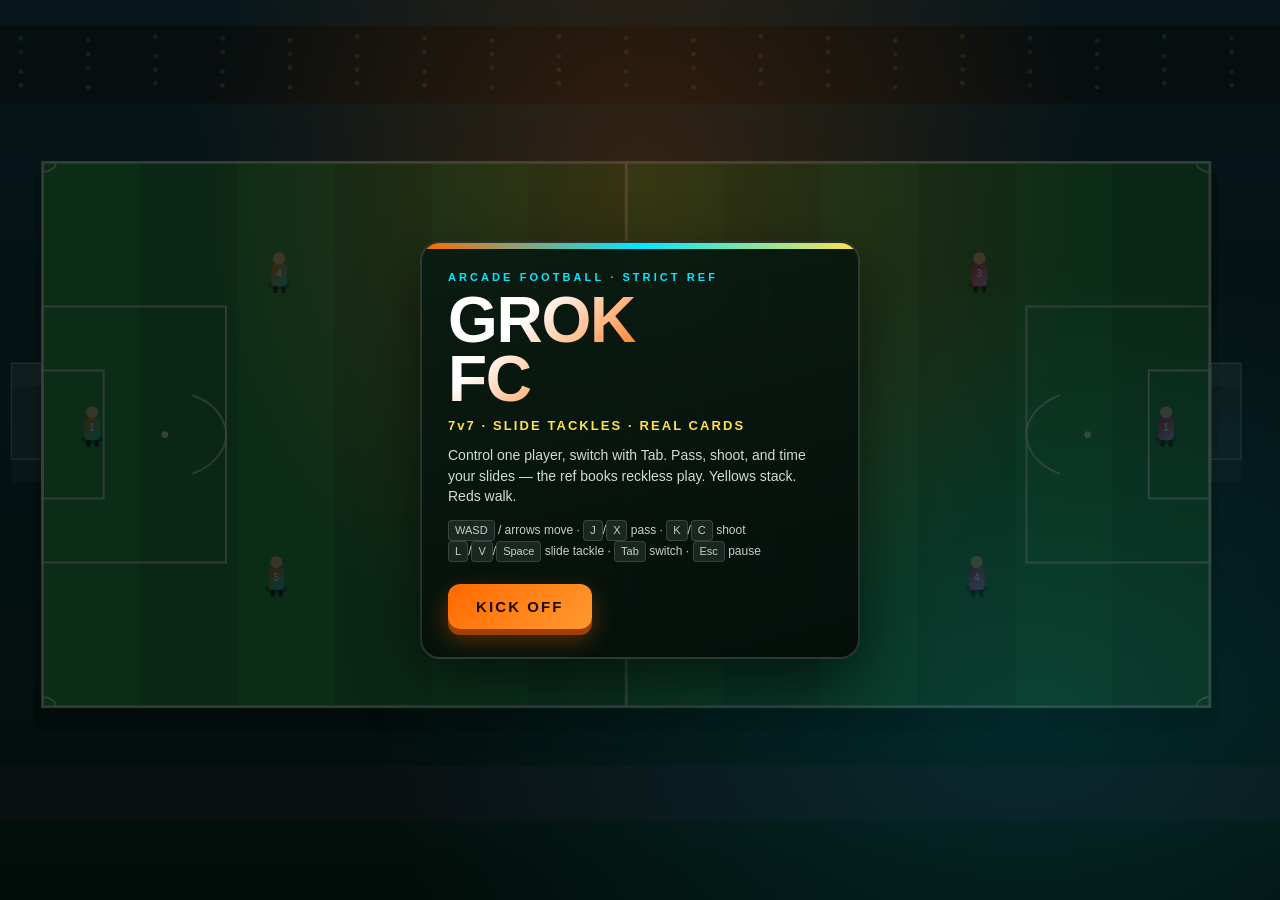
==== index.html @ c44c6ee8 "Add Grok FC soccer with slide tackles and strict referee" ====
<!DOCTYPE html>
<html lang="en">
<head>
  <meta charset="UTF-8" />
  <meta name="viewport" content="width=device-width, initial-scale=1, maximum-scale=1, user-scalable=no, viewport-fit=cover" />
  <meta name="apple-mobile-web-app-capable" content="yes" />
  <meta name="mobile-web-app-capable" content="yes" />
  <meta name="apple-mobile-web-app-status-bar-style" content="black-translucent" />
  <meta name="theme-color" content="#0a1f14" />
  <title>GROK FC</title>
  <link rel="stylesheet" href="style.css" />
  <link rel="icon" href="data:image/svg+xml,%3Csvg xmlns='http://www.w3.org/2000/svg' viewBox='0 0 64 64'%3E%3Crect width='64' height='64' rx='12' fill='%230a1f14'/%3E%3Ccircle cx='32' cy='32' r='18' fill='%23ff6a00'/%3E%3Ccircle cx='32' cy='32' r='10' fill='%2300e8ff'/%3E%3Ccircle cx='32' cy='32' r='4' fill='%23fff'/%3E%3C/svg%3E" />
</head>
<body>
  <canvas id="game"></canvas>

  <div id="hud" class="hidden">
    <div id="scoreboard">
      <div class="team home">
        <span class="kit"></span>
        <span class="name">GROK</span>
        <span id="score-home" class="score">0</span>
      </div>
      <div class="clock-wrap">
        <div id="clock">00:00</div>
        <div id="half-label">1ST</div>
      </div>
      <div class="team away">
        <span id="score-away" class="score">0</span>
        <span class="name">RIVAL</span>
        <span class="kit"></span>
      </div>
    </div>
    <div id="call-banner"></div>
    <div id="card-log"></div>
    <div id="player-info">
      <span id="ctrl-name">FW 9</span>
      <div id="stam-bar"><div id="stam-fill"></div></div>
    </div>
  </div>

  <div id="card-flash" class="hidden">
    <div id="card-flash-inner">
      <div id="card-color"></div>
      <div id="card-text">YELLOW CARD</div>
      <div id="card-player"></div>
    </div>
  </div>

  <div id="touch-ui" class="hidden" aria-hidden="true">
    <div id="stick-pad"><div id="stick"></div></div>
    <div id="action-btns">
      <button type="button" id="btn-pass">PASS</button>
      <button type="button" id="btn-shoot">SHOOT</button>
      <button type="button" id="btn-tackle">SLIDE</button>
      <button type="button" id="btn-switch">SWAP</button>
    </div>
  </div>

  <div id="overlay" class="show">
    <div class="card" id="title-card">
      <div class="stripe"></div>
      <p class="kicker">ARCADE FOOTBALL · STRICT REF</p>
      <h1>GROK<br>FC</h1>
      <p class="tag">7v7 · SLIDE TACKLES · REAL CARDS</p>
      <p class="blurb">Control one player, switch with Tab. Pass, shoot, and time your slides — the ref books reckless play. Yellows stack. Reds walk.</p>
      <ul class="controls">
        <li><kbd>WASD</kbd> / arrows move · <kbd>J</kbd>/<kbd>X</kbd> pass · <kbd>K</kbd>/<kbd>C</kbd> shoot</li>
        <li><kbd>L</kbd>/<kbd>V</kbd>/<kbd>Space</kbd> slide tackle · <kbd>Tab</kbd> switch · <kbd>Esc</kbd> pause</li>
        <li class="touch-note">Stick + PASS / SHOOT / SLIDE / SWAP</li>
      </ul>
      <button id="play-btn" type="button" class="btn primary">KICK OFF</button>
    </div>

    <div class="card hidden" id="pause-card">
      <p class="kicker">PAUSED</p>
      <h2>TIME OUT</h2>
      <button id="resume-btn" type="button" class="btn primary">RESUME</button>
      <button id="pause-quit-btn" type="button" class="btn ghost">TITLE</button>
    </div>

    <div class="card hidden" id="half-card">
      <p class="kicker">HALF TIME</p>
      <h2 id="half-score">0 – 0</h2>
      <p class="result" id="half-msg">Teams switch ends. Ref still watching.</p>
      <button id="second-half-btn" type="button" class="btn primary">2ND HALF</button>
    </div>

    <div class="card hidden" id="full-card">
      <p class="kicker">FULL TIME</p>
      <h2 id="full-score">0 – 0</h2>
      <p class="result" id="full-msg">Match complete.</p>
      <div class="stats" id="full-stats"></div>
      <button id="retry-btn" type="button" class="btn primary">REMATCH</button>
      <button id="full-menu-btn" type="button" class="btn ghost">TITLE</button>
    </div>
  </div>

  <div id="countdown"></div>

  <script src="game.js"></script>
</body>
</html>
---- style.css ----
:root {
  --ink: #07140e;
  --grass: #1a7a3c;
  --orange: #ff6a00;
  --cyan: #00e8ff;
  --gold: #ffe14a;
  --paper: #f4fff8;
  --away: #c41e6a;
  --away2: #2a1a4a;
  --panel: rgba(8, 22, 14, 0.92);
  --shadow: #031008;
}

* { box-sizing: border-box; margin: 0; padding: 0; }

html, body {
  width: 100%;
  height: 100%;
  overflow: hidden;
  background: #04120a;
  font-family: Trebuchet MS, Segoe UI, Arial Black, sans-serif;
  color: var(--paper);
  touch-action: none;
  user-select: none;
  -webkit-user-select: none;
  -webkit-tap-highlight-color: transparent;
}

canvas#game {
  display: block;
  width: 100%;
  height: 100%;
  cursor: crosshair;
}

.hidden { display: none !important; }

#hud {
  position: absolute;
  inset: 0;
  pointer-events: none;
  z-index: 5;
}

#scoreboard {
  position: absolute;
  top: calc(10px + env(safe-area-inset-top));
  left: 50%;
  transform: translateX(-50%);
  display: flex;
  align-items: stretch;
  gap: 0;
  background: linear-gradient(180deg, rgba(6,20,12,.94), rgba(4,14,8,.88));
  border: 2px solid rgba(255,255,255,.12);
  border-radius: 14px;
  overflow: hidden;
  box-shadow: 0 8px 28px rgba(0,0,0,.45), inset 0 1px 0 rgba(255,255,255,.08);
  min-width: min(92vw, 420px);
}

#scoreboard .team {
  display: flex;
  align-items: center;
  gap: 8px;
  padding: 8px 14px;
  flex: 1;
}

#scoreboard .team.home { justify-content: flex-start; }
#scoreboard .team.away { justify-content: flex-end; }

#scoreboard .kit {
  width: 14px;
  height: 14px;
  border-radius: 4px;
  box-shadow: 0 0 0 2px rgba(255,255,255,.2);
}
#scoreboard .home .kit {
  background: linear-gradient(135deg, var(--orange), var(--cyan));
}
#scoreboard .away .kit {
  background: linear-gradient(135deg, var(--away), #5a2a8a);
}

#scoreboard .name {
  font-size: 12px;
  letter-spacing: 0.18em;
  font-weight: 800;
  opacity: .85;
}

#scoreboard .score {
  font-size: 28px;
  font-weight: 900;
  line-height: 1;
  text-shadow: 0 2px 0 var(--shadow);
}

.clock-wrap {
  padding: 6px 16px;
  background: rgba(0,0,0,.35);
  border-left: 1px solid rgba(255,255,255,.08);
  border-right: 1px solid rgba(255,255,255,.08);
  text-align: center;
  min-width: 88px;
}

#clock {
  font-size: 20px;
  font-weight: 900;
  letter-spacing: 0.06em;
  color: var(--gold);
}

#half-label {
  font-size: 10px;
  letter-spacing: 0.2em;
  opacity: .7;
  font-weight: 800;
}

#call-banner {
  position: absolute;
  top: calc(68px + env(safe-area-inset-top));
  left: 50%;
  transform: translateX(-50%);
  max-width: min(90vw, 480px);
  text-align: center;
  font-size: 14px;
  font-weight: 800;
  letter-spacing: 0.06em;
  text-shadow: 0 2px 8px #000, 0 0 12px rgba(0,0,0,.6);
  min-height: 1.2em;
  color: #fff;
  transition: opacity .2s;
}

#card-log {
  position: absolute;
  top: calc(10px + env(safe-area-inset-top));
  right: calc(12px + env(safe-area-inset-right));
  width: min(160px, 38vw);
  max-height: 140px;
  overflow: hidden;
  font-size: 11px;
  line-height: 1.35;
  text-align: right;
  text-shadow: 0 1px 4px #000;
}

#card-log .entry {
  opacity: .9;
  margin-bottom: 3px;
  padding: 2px 6px;
  border-radius: 4px;
  background: rgba(0,0,0,.35);
  display: inline-block;
  max-width: 100%;
}

#card-log .y { color: var(--gold); }
#card-log .r { color: #ff4d5a; font-weight: 800; }

#player-info {
  position: absolute;
  bottom: calc(16px + env(safe-area-inset-bottom));
  left: calc(16px + env(safe-area-inset-left));
  background: var(--panel);
  border: 1px solid rgba(255,255,255,.12);
  border-radius: 10px;
  padding: 8px 12px;
  min-width: 120px;
}

#ctrl-name {
  font-size: 13px;
  font-weight: 800;
  letter-spacing: 0.08em;
}

#stam-bar {
  margin-top: 6px;
  height: 6px;
  background: rgba(255,255,255,.12);
  border-radius: 4px;
  overflow: hidden;
}

#stam-fill {
  height: 100%;
  width: 100%;
  background: linear-gradient(90deg, var(--orange), var(--cyan));
  border-radius: 4px;
  transition: width .15s linear;
}

/* Card flash */
#card-flash {
  position: absolute;
  inset: 0;
  z-index: 20;
  display: flex;
  align-items: center;
  justify-content: center;
  pointer-events: none;
  background: rgba(0,0,0,.35);
}

#card-flash-inner {
  text-align: center;
  animation: cardPop .55s ease-out;
}

#card-color {
  width: 72px;
  height: 96px;
  margin: 0 auto 12px;
  border-radius: 6px;
  box-shadow: 0 12px 40px rgba(0,0,0,.5);
}

#card-color.yellow { background: linear-gradient(160deg, #ffe14a, #e8b800); }
#card-color.red { background: linear-gradient(160deg, #ff4d5a, #b01020); }

#card-text {
  font-size: 28px;
  font-weight: 900;
  letter-spacing: 0.12em;
  text-shadow: 0 3px 0 #000;
}

#card-player {
  margin-top: 6px;
  font-size: 14px;
  opacity: .9;
  letter-spacing: 0.08em;
}

@keyframes cardPop {
  0% { transform: scale(.4) rotate(-8deg); opacity: 0; }
  60% { transform: scale(1.08) rotate(2deg); opacity: 1; }
  100% { transform: scale(1) rotate(0); }
}

/* Touch */
#touch-ui {
  position: absolute;
  inset: 0;
  z-index: 8;
  pointer-events: none;
}

#stick-pad {
  position: absolute;
  left: calc(20px + env(safe-area-inset-left));
  bottom: calc(24px + env(safe-area-inset-bottom));
  width: 120px;
  height: 120px;
  border-radius: 50%;
  background: rgba(0,0,0,.28);
  border: 2px solid rgba(255,255,255,.18);
  pointer-events: auto;
}

#stick {
  position: absolute;
  left: 50%;
  top: 50%;
  width: 52px;
  height: 52px;
  margin: -26px 0 0 -26px;
  border-radius: 50%;
  background: radial-gradient(circle at 35% 30%, #fff, #c8d8d0 55%, #6a8070);
  box-shadow: 0 4px 12px rgba(0,0,0,.4);
  pointer-events: none;
}

#action-btns {
  position: absolute;
  right: calc(14px + env(safe-area-inset-right));
  bottom: calc(20px + env(safe-area-inset-bottom));
  display: grid;
  grid-template-columns: 1fr 1fr;
  gap: 10px;
  pointer-events: auto;
}

#action-btns button {
  width: 72px;
  height: 72px;
  border-radius: 50%;
  border: 2px solid rgba(255,255,255,.25);
  font-weight: 900;
  font-size: 11px;
  letter-spacing: 0.06em;
  color: #fff;
  text-shadow: 0 1px 2px #000;
  pointer-events: auto;
  -webkit-appearance: none;
  appearance: none;
}

#btn-pass { background: radial-gradient(circle at 35% 30%, #5ad8ff, #0088aa); }
#btn-shoot { background: radial-gradient(circle at 35% 30%, #ff9a40, #d04000); }
#btn-tackle { background: radial-gradient(circle at 35% 30%, #ffe14a, #c09000); color: #1a1000; text-shadow: none; }
#btn-switch { background: radial-gradient(circle at 35% 30%, #b0b8c0, #505860); width: 56px; height: 56px; justify-self: center; }

#action-btns button:active { transform: scale(.94); filter: brightness(1.1); }

/* Overlay */
#overlay {
  position: absolute;
  inset: 0;
  z-index: 30;
  display: none;
  align-items: center;
  justify-content: center;
  background:
    radial-gradient(ellipse at 50% 20%, rgba(255,106,0,.18), transparent 50%),
    radial-gradient(ellipse at 80% 80%, rgba(0,232,255,.12), transparent 45%),
    rgba(2, 12, 8, .78);
  padding: 20px;
}

#overlay.show { display: flex; }

#overlay .card {
  position: relative;
  width: min(440px, 94vw);
  background: linear-gradient(165deg, rgba(10,28,18,.96), rgba(4,14,10,.98));
  border: 2px solid rgba(255,255,255,.14);
  border-radius: 20px;
  padding: 28px 26px 24px;
  box-shadow: 0 24px 60px rgba(0,0,0,.55);
  overflow: hidden;
}

#overlay .stripe {
  position: absolute;
  top: 0; left: 0; right: 0;
  height: 6px;
  background: linear-gradient(90deg, var(--orange), var(--cyan), var(--gold));
}

.kicker {
  font-size: 11px;
  letter-spacing: 0.28em;
  color: var(--cyan);
  font-weight: 800;
  margin-bottom: 8px;
}

h1 {
  font-size: clamp(42px, 12vw, 64px);
  line-height: .92;
  font-weight: 900;
  letter-spacing: -0.02em;
  background: linear-gradient(135deg, #fff 20%, var(--orange) 55%, var(--cyan));
  -webkit-background-clip: text;
  background-clip: text;
  color: transparent;
  margin-bottom: 10px;
}

h2 {
  font-size: 36px;
  font-weight: 900;
  margin: 6px 0 10px;
}

.tag {
  font-size: 13px;
  letter-spacing: 0.16em;
  color: var(--gold);
  font-weight: 800;
  margin-bottom: 12px;
}

.blurb {
  font-size: 14px;
  line-height: 1.45;
  opacity: .85;
  margin-bottom: 14px;
}

.controls {
  list-style: none;
  font-size: 12px;
  line-height: 1.55;
  opacity: .8;
  margin-bottom: 18px;
}

.controls kbd {
  display: inline-block;
  padding: 1px 6px;
  border-radius: 4px;
  background: rgba(255,255,255,.1);
  border: 1px solid rgba(255,255,255,.18);
  font-size: 11px;
  font-family: inherit;
}

.touch-note { display: none; color: var(--cyan); }
@media (pointer: coarse) {
  .touch-note { display: list-item; }
}

.btn {
  display: inline-block;
  border: none;
  border-radius: 12px;
  padding: 14px 28px;
  font-size: 15px;
  font-weight: 900;
  letter-spacing: 0.14em;
  cursor: pointer;
  font-family: inherit;
  margin: 4px 6px 4px 0;
  transition: transform .12s, filter .12s;
}

.btn:active { transform: scale(.97); }
.btn.primary {
  background: linear-gradient(135deg, var(--orange), #ff9a30);
  color: #1a0a00;
  box-shadow: 0 6px 0 #a04000, 0 10px 24px rgba(255,106,0,.35);
}
.btn.ghost {
  background: transparent;
  color: #fff;
  border: 2px solid rgba(255,255,255,.25);
}

.result { opacity: .85; margin-bottom: 12px; }

.stats {
  display: grid;
  grid-template-columns: 1fr 1fr;
  gap: 8px;
  margin: 12px 0 16px;
  font-size: 13px;
}

.stats div {
  background: rgba(255,255,255,.06);
  border-radius: 8px;
  padding: 8px 10px;
}

.stats .label {
  display: block;
  font-size: 10px;
  letter-spacing: 0.16em;
  opacity: .65;
  margin-bottom: 2px;
}

#countdown {
  position: absolute;
  inset: 0;
  z-index: 25;
  display: flex;
  align-items: center;
  justify-content: center;
  font-size: 96px;
  font-weight: 900;
  pointer-events: none;
  text-shadow: 0 6px 0 #000, 0 0 40px rgba(255,106,0,.5);
  color: #fff;
  opacity: 0;
  transition: opacity .15s;
}

#countdown.show { opacity: 1; }

@media (max-width: 600px) {
  #card-log { display: none; }
  #player-info { bottom: calc(150px + env(safe-area-inset-bottom)); }
}
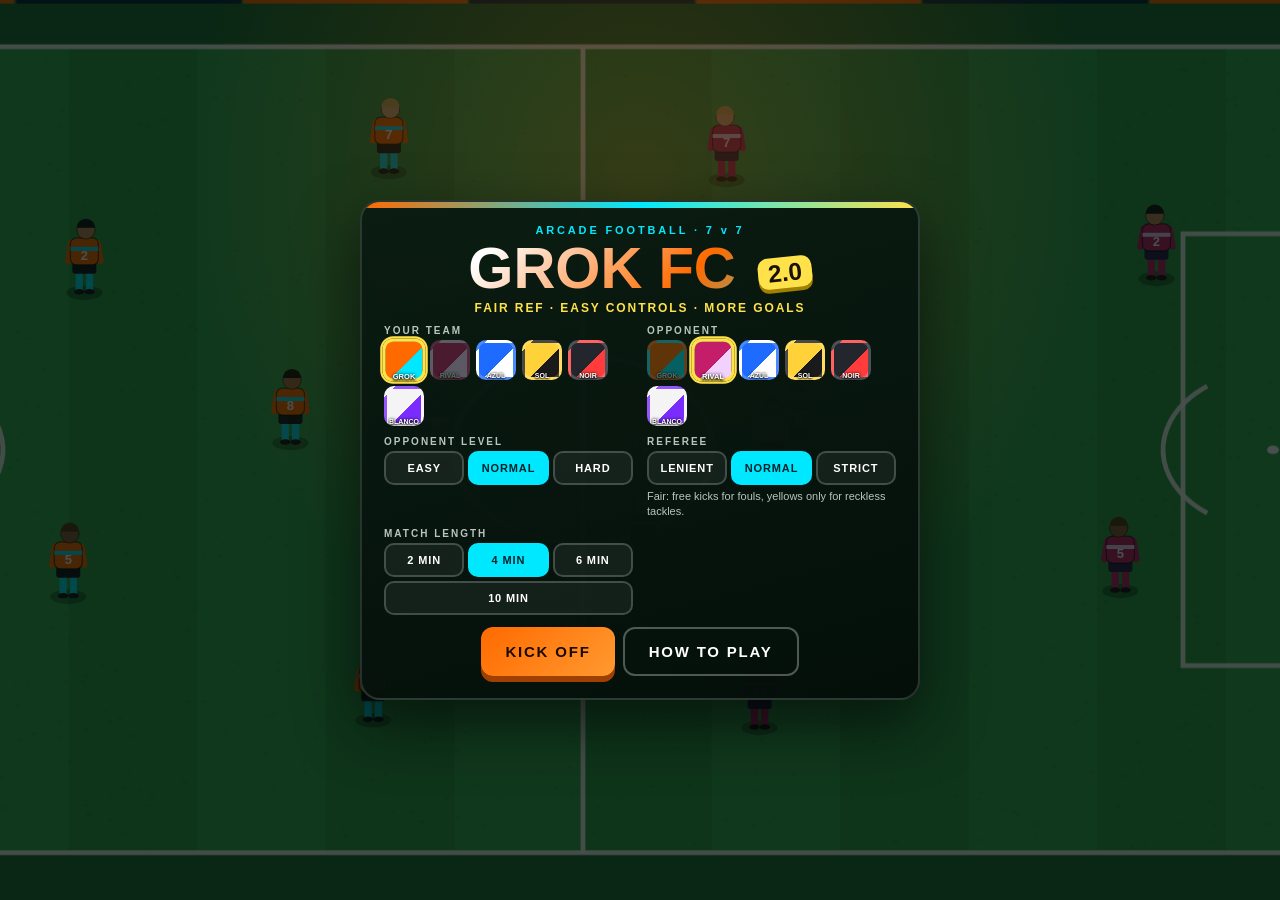
==== commit 8d330e63: "2.0 update based on player feedback" ====
--- a/index.html
+++ b/index.html
@@ -7,7 +7,7 @@
   <meta name="mobile-web-app-capable" content="yes" />
   <meta name="apple-mobile-web-app-status-bar-style" content="black-translucent" />
   <meta name="theme-color" content="#0a1f14" />
-  <title>GROK FC</title>
+  <title>GROK FC 2.0</title>
   <link rel="stylesheet" href="style.css" />
   <link rel="icon" href="data:image/svg+xml,%3Csvg xmlns='http://www.w3.org/2000/svg' viewBox='0 0 64 64'%3E%3Crect width='64' height='64' rx='12' fill='%230a1f14'/%3E%3Ccircle cx='32' cy='32' r='18' fill='%23ff6a00'/%3E%3Ccircle cx='32' cy='32' r='10' fill='%2300e8ff'/%3E%3Ccircle cx='32' cy='32' r='4' fill='%23fff'/%3E%3C/svg%3E" />
 </head>
@@ -16,83 +16,114 @@
 
   <div id="hud" class="hidden">
     <div id="scoreboard">
-      <div class="team home">
-        <span class="kit"></span>
-        <span class="name">GROK</span>
-        <span id="score-home" class="score">0</span>
-      </div>
-      <div class="clock-wrap">
-        <div id="clock">00:00</div>
-        <div id="half-label">1ST</div>
-      </div>
-      <div class="team away">
-        <span id="score-away" class="score">0</span>
-        <span class="name">RIVAL</span>
-        <span class="kit"></span>
-      </div>
+      <div class="team home"><span class="kit"></span><span id="name-home" class="name">GROK</span><span id="score-home" class="score">0</span></div>
+      <div class="clock-wrap"><div id="clock">0'</div><div id="half-label">1ST HALF</div></div>
+      <div class="team away"><span id="score-away" class="score">0</span><span id="name-away" class="name">RIVAL</span><span class="kit"></span></div>
     </div>
+    <button id="pause-btn" type="button" aria-label="Pause">II</button>
     <div id="call-banner"></div>
+    <div id="card-toast" class="hidden">
+      <div id="toast-pic" class="cardpic yellow"></div>
+      <div class="toast-text"><b id="toast-title">YELLOW CARD</b><span id="toast-sub"></span></div>
+    </div>
     <div id="card-log"></div>
-    <div id="player-info">
-      <span id="ctrl-name">FW 9</span>
-      <div id="stam-bar"><div id="stam-fill"></div></div>
-    </div>
-  </div>
-
-  <div id="card-flash" class="hidden">
-    <div id="card-flash-inner">
-      <div id="card-color"></div>
-      <div id="card-text">YELLOW CARD</div>
-      <div id="card-player"></div>
-    </div>
+    <div id="player-info"><span id="ctrl-name">#9</span><div id="stam-bar"><div id="stam-fill"></div></div></div>
+    <div id="sp-hint" class="hidden"></div>
+    <div id="replay-tag" class="hidden">▶ REPLAY <small>tap to skip</small></div>
   </div>
 
   <div id="touch-ui" class="hidden" aria-hidden="true">
-    <div id="stick-pad"><div id="stick"></div></div>
+    <div id="stick-zone"><div id="stick-base"><div id="stick"></div></div><div id="stick-hint">MOVE</div></div>
     <div id="action-btns">
-      <button type="button" id="btn-pass">PASS</button>
-      <button type="button" id="btn-shoot">SHOOT</button>
-      <button type="button" id="btn-tackle">SLIDE</button>
-      <button type="button" id="btn-switch">SWAP</button>
+      <button type="button" id="btn-tackle"><span id="lbl-tackle" class="lbl">TACKLE</span></button>
+      <button type="button" id="btn-pass"><span id="lbl-pass" class="lbl">PASS</span></button>
+      <button type="button" id="btn-shoot"><span id="lbl-shoot" class="lbl">SHOOT</span><span id="sub-shoot" class="sub">hold = power</span></button>
     </div>
   </div>
 
   <div id="overlay" class="show">
     <div class="card" id="title-card">
       <div class="stripe"></div>
-      <p class="kicker">ARCADE FOOTBALL · STRICT REF</p>
-      <h1>GROK<br>FC</h1>
-      <p class="tag">7v7 · SLIDE TACKLES · REAL CARDS</p>
-      <p class="blurb">Control one player, switch with Tab. Pass, shoot, and time your slides — the ref books reckless play. Yellows stack. Reds walk.</p>
-      <ul class="controls">
-        <li><kbd>WASD</kbd> / arrows move · <kbd>J</kbd>/<kbd>X</kbd> pass · <kbd>K</kbd>/<kbd>C</kbd> shoot</li>
-        <li><kbd>L</kbd>/<kbd>V</kbd>/<kbd>Space</kbd> slide tackle · <kbd>Tab</kbd> switch · <kbd>Esc</kbd> pause</li>
-        <li class="touch-note">Stick + PASS / SHOOT / SLIDE / SWAP</li>
-      </ul>
-      <button id="play-btn" type="button" class="btn primary">KICK OFF</button>
+      <div class="title-row">
+        <div>
+          <p class="kicker">ARCADE FOOTBALL · 7 v 7</p>
+          <h1>GROK FC <span class="ver">2.0</span></h1>
+          <p class="tag">FAIR REF · EASY CONTROLS · MORE GOALS</p>
+        </div>
+      </div>
+      <div class="settings">
+        <div class="set"><label>YOUR TEAM</label><div id="pick-team" class="swatches"></div></div>
+        <div class="set"><label>OPPONENT</label><div id="pick-opp" class="swatches"></div></div>
+        <div class="set"><label>OPPONENT LEVEL</label><div id="pick-diff" class="segs"></div></div>
+        <div class="set"><label>REFEREE</label><div id="pick-ref" class="segs"></div><p id="ref-note" class="note"></p></div>
+        <div class="set"><label>MATCH LENGTH</label><div id="pick-len" class="segs"></div></div>
+      </div>
+      <div class="btn-row">
+        <button id="play-btn" type="button" class="btn primary">KICK OFF</button>
+        <button id="help-btn" type="button" class="btn ghost">HOW TO PLAY</button>
+      </div>
+      <p id="title-record" class="note"></p>
+    </div>
+
+    <div class="card hidden" id="help-card">
+      <div class="stripe"></div>
+      <p class="kicker">HOW TO PLAY</p>
+      <h2>Score more than them!</h2>
+      <div class="help-grid">
+        <div>
+          <h3>📱 Phone</h3>
+          <ul>
+            <li><b>Left thumb</b> anywhere = joystick</li>
+            <li><b>PASS</b> — passes to the teammate you point at (dashed ring)</li>
+            <li><b>SHOOT</b> — hold for power, let go to shoot. Aims for the open corner.</li>
+            <li><b>SPRINT</b> — hold while you have the ball</li>
+            <li>Defending: <b>TACKLE</b> near the ball, <b>PRESS</b> (hold) to chase, <b>SWITCH</b> to change player</li>
+          </ul>
+        </div>
+        <div class="kb">
+          <h3>⌨️ Keyboard</h3>
+          <ul>
+            <li><kbd>WASD</kbd>/<kbd>Arrows</kbd> move · <kbd>Shift</kbd> sprint</li>
+            <li><kbd>J</kbd>/<kbd>Z</kbd> pass (switch when defending)</li>
+            <li><kbd>K</kbd>/<kbd>X</kbd> shoot — hold for power (press when defending)</li>
+            <li><kbd>L</kbd>/<kbd>C</kbd>/<kbd>Space</kbd> tackle · <kbd>Q</kbd>/<kbd>Tab</kbd> switch · <kbd>Esc</kbd> pause</li>
+          </ul>
+        </div>
+      </div>
+      <p class="tips">⭐ You always control the player with the <b class="yel">yellow arrow</b>. It switches automatically to whoever is closest to the ball.
+        Tackle from the front — tackles from behind or after the ball has gone are fouls, and really reckless ones get a card.</p>
+      <button id="help-ok" type="button" class="btn primary">GOT IT — LET'S PLAY</button>
     </div>
 
     <div class="card hidden" id="pause-card">
       <p class="kicker">PAUSED</p>
       <h2>TIME OUT</h2>
-      <button id="resume-btn" type="button" class="btn primary">RESUME</button>
-      <button id="pause-quit-btn" type="button" class="btn ghost">TITLE</button>
+      <div id="pause-help" class="hidden note">PASS = pass to the ringed teammate · SHOOT = hold &amp; release · TACKLE near the ball · PRESS (hold) chases · SWITCH changes player</div>
+      <div class="btn-row">
+        <button id="resume-btn" type="button" class="btn primary">RESUME</button>
+        <button id="pause-help-btn" type="button" class="btn ghost">CONTROLS</button>
+        <button id="pause-quit-btn" type="button" class="btn ghost">QUIT</button>
+      </div>
     </div>
 
     <div class="card hidden" id="half-card">
       <p class="kicker">HALF TIME</p>
       <h2 id="half-score">0 – 0</h2>
-      <p class="result" id="half-msg">Teams switch ends. Ref still watching.</p>
+      <p class="result" id="half-msg"></p>
       <button id="second-half-btn" type="button" class="btn primary">2ND HALF</button>
     </div>
 
     <div class="card hidden" id="full-card">
+      <div class="stripe"></div>
       <p class="kicker">FULL TIME</p>
       <h2 id="full-score">0 – 0</h2>
-      <p class="result" id="full-msg">Match complete.</p>
+      <p class="result" id="full-msg"></p>
       <div class="stats" id="full-stats"></div>
-      <button id="retry-btn" type="button" class="btn primary">REMATCH</button>
-      <button id="full-menu-btn" type="button" class="btn ghost">TITLE</button>
+      <p id="full-record" class="note"></p>
+      <div class="btn-row">
+        <button id="retry-btn" type="button" class="btn primary">REMATCH</button>
+        <button id="full-menu-btn" type="button" class="btn ghost">MENU</button>
+      </div>
     </div>
   </div>
 
--- a/style.css
+++ b/style.css
@@ -1,480 +1,222 @@
 :root {
-  --ink: #07140e;
-  --grass: #1a7a3c;
   --orange: #ff6a00;
   --cyan: #00e8ff;
   --gold: #ffe14a;
   --paper: #f4fff8;
-  --away: #c41e6a;
-  --away2: #2a1a4a;
-  --panel: rgba(8, 22, 14, 0.92);
+  --panel: rgba(8, 22, 14, 0.9);
   --shadow: #031008;
 }
-
 * { box-sizing: border-box; margin: 0; padding: 0; }
-
 html, body {
-  width: 100%;
-  height: 100%;
-  overflow: hidden;
-  background: #04120a;
-  font-family: Trebuchet MS, Segoe UI, Arial Black, sans-serif;
-  color: var(--paper);
-  touch-action: none;
-  user-select: none;
-  -webkit-user-select: none;
-  -webkit-tap-highlight-color: transparent;
-}
-
-canvas#game {
-  display: block;
-  width: 100%;
-  height: 100%;
-  cursor: crosshair;
-}
-
+  width: 100%; height: 100%; overflow: hidden; background: #04120a;
+  font-family: Trebuchet MS, Segoe UI, Arial Black, sans-serif; color: var(--paper);
+  touch-action: none; user-select: none; -webkit-user-select: none; -webkit-tap-highlight-color: transparent;
+}
+canvas#game { display: block; width: 100%; height: 100%; }
 .hidden { display: none !important; }
 
-#hud {
-  position: absolute;
-  inset: 0;
-  pointer-events: none;
-  z-index: 5;
-}
-
+/* ---------- HUD ---------- */
+#hud { position: absolute; inset: 0; pointer-events: none; z-index: 5; }
 #scoreboard {
-  position: absolute;
-  top: calc(10px + env(safe-area-inset-top));
-  left: 50%;
-  transform: translateX(-50%);
-  display: flex;
-  align-items: stretch;
-  gap: 0;
-  background: linear-gradient(180deg, rgba(6,20,12,.94), rgba(4,14,8,.88));
-  border: 2px solid rgba(255,255,255,.12);
-  border-radius: 14px;
-  overflow: hidden;
-  box-shadow: 0 8px 28px rgba(0,0,0,.45), inset 0 1px 0 rgba(255,255,255,.08);
-  min-width: min(92vw, 420px);
-}
-
-#scoreboard .team {
-  display: flex;
-  align-items: center;
-  gap: 8px;
-  padding: 8px 14px;
-  flex: 1;
-}
-
-#scoreboard .team.home { justify-content: flex-start; }
+  position: absolute; top: calc(8px + env(safe-area-inset-top)); left: 50%; transform: translateX(-50%);
+  display: flex; align-items: stretch; background: linear-gradient(180deg, rgba(6,20,12,.94), rgba(4,14,8,.88));
+  border: 2px solid rgba(255,255,255,.14); border-radius: 14px; overflow: hidden;
+  box-shadow: 0 8px 28px rgba(0,0,0,.45);
+}
+#scoreboard .team { display: flex; align-items: center; gap: 8px; padding: 6px 12px; min-width: 120px; }
 #scoreboard .team.away { justify-content: flex-end; }
-
-#scoreboard .kit {
-  width: 14px;
-  height: 14px;
-  border-radius: 4px;
-  box-shadow: 0 0 0 2px rgba(255,255,255,.2);
-}
-#scoreboard .home .kit {
-  background: linear-gradient(135deg, var(--orange), var(--cyan));
-}
-#scoreboard .away .kit {
-  background: linear-gradient(135deg, var(--away), #5a2a8a);
-}
-
-#scoreboard .name {
-  font-size: 12px;
-  letter-spacing: 0.18em;
-  font-weight: 800;
-  opacity: .85;
-}
-
-#scoreboard .score {
-  font-size: 28px;
-  font-weight: 900;
-  line-height: 1;
-  text-shadow: 0 2px 0 var(--shadow);
-}
-
-.clock-wrap {
-  padding: 6px 16px;
-  background: rgba(0,0,0,.35);
-  border-left: 1px solid rgba(255,255,255,.08);
-  border-right: 1px solid rgba(255,255,255,.08);
-  text-align: center;
-  min-width: 88px;
-}
-
-#clock {
-  font-size: 20px;
-  font-weight: 900;
-  letter-spacing: 0.06em;
-  color: var(--gold);
-}
-
-#half-label {
-  font-size: 10px;
-  letter-spacing: 0.2em;
-  opacity: .7;
-  font-weight: 800;
-}
-
+#scoreboard .kit { width: 16px; height: 16px; border-radius: 4px; box-shadow: 0 0 0 2px rgba(255,255,255,.3); }
+#scoreboard .name { font-size: 12px; letter-spacing: .14em; font-weight: 800; }
+#scoreboard .score { font-size: 28px; font-weight: 900; line-height: 1; text-shadow: 0 2px 0 var(--shadow); }
+.clock-wrap { padding: 4px 14px; background: rgba(0,0,0,.35); text-align: center; min-width: 84px; }
+#clock { font-size: 20px; font-weight: 900; color: var(--gold); }
+#half-label { font-size: 9px; letter-spacing: .16em; opacity: .75; font-weight: 800; }
+
+#pause-btn {
+  position: absolute; top: calc(10px + env(safe-area-inset-top)); left: calc(10px + env(safe-area-inset-left));
+  width: 44px; height: 44px; border-radius: 12px; border: 2px solid rgba(255,255,255,.3);
+  background: rgba(0,0,0,.45); color: #fff; font-weight: 900; font-size: 16px; pointer-events: auto; cursor: pointer;
+}
 #call-banner {
-  position: absolute;
-  top: calc(68px + env(safe-area-inset-top));
-  left: 50%;
-  transform: translateX(-50%);
-  max-width: min(90vw, 480px);
-  text-align: center;
-  font-size: 14px;
-  font-weight: 800;
-  letter-spacing: 0.06em;
-  text-shadow: 0 2px 8px #000, 0 0 12px rgba(0,0,0,.6);
-  min-height: 1.2em;
-  color: #fff;
-  transition: opacity .2s;
-}
+  position: absolute; top: calc(70px + env(safe-area-inset-top)); left: 50%; transform: translate(-50%, -6px) scale(.9);
+  padding: 6px 16px; border-radius: 999px; background: rgba(0,0,0,.6); border: 2px solid rgba(255,255,255,.2);
+  font-size: 16px; font-weight: 900; letter-spacing: .08em; white-space: nowrap; opacity: 0; transition: opacity .15s, transform .15s;
+}
+#call-banner.show { opacity: 1; transform: translate(-50%, 0) scale(1); }
+
+#card-toast {
+  position: absolute; top: calc(112px + env(safe-area-inset-top)); left: 50%; transform: translateX(-50%);
+  display: flex; align-items: center; gap: 12px; padding: 10px 16px; border-radius: 14px;
+  background: rgba(0,0,0,.78); border: 2px solid rgba(255,255,255,.2); animation: pop .4s ease-out; max-width: 92vw;
+}
+.cardpic { width: 26px; height: 36px; border-radius: 4px; flex: none; box-shadow: 0 4px 12px rgba(0,0,0,.5); }
+.cardpic.yellow { background: linear-gradient(160deg, #ffe14a, #e8b800); }
+.cardpic.red { background: linear-gradient(160deg, #ff4d5a, #b01020); }
+.toast-text b { display: block; font-size: 16px; letter-spacing: .08em; }
+.toast-text span { font-size: 12px; opacity: .85; }
+@keyframes pop { 0% { transform: translateX(-50%) scale(.6); opacity: 0; } 100% { transform: translateX(-50%) scale(1); opacity: 1; } }
 
 #card-log {
-  position: absolute;
-  top: calc(10px + env(safe-area-inset-top));
-  right: calc(12px + env(safe-area-inset-right));
-  width: min(160px, 38vw);
-  max-height: 140px;
-  overflow: hidden;
-  font-size: 11px;
-  line-height: 1.35;
-  text-align: right;
-  text-shadow: 0 1px 4px #000;
-}
-
-#card-log .entry {
-  opacity: .9;
-  margin-bottom: 3px;
-  padding: 2px 6px;
-  border-radius: 4px;
-  background: rgba(0,0,0,.35);
-  display: inline-block;
-  max-width: 100%;
-}
-
+  position: absolute; top: calc(10px + env(safe-area-inset-top)); right: calc(12px + env(safe-area-inset-right));
+  width: min(170px, 30vw); font-size: 11px; text-align: right; text-shadow: 0 1px 4px #000;
+}
+#card-log .entry { margin-bottom: 3px; padding: 2px 6px; border-radius: 4px; background: rgba(0,0,0,.4); display: inline-block; }
 #card-log .y { color: var(--gold); }
 #card-log .r { color: #ff4d5a; font-weight: 800; }
 
 #player-info {
-  position: absolute;
-  bottom: calc(16px + env(safe-area-inset-bottom));
-  left: calc(16px + env(safe-area-inset-left));
-  background: var(--panel);
-  border: 1px solid rgba(255,255,255,.12);
-  border-radius: 10px;
-  padding: 8px 12px;
-  min-width: 120px;
-}
-
-#ctrl-name {
-  font-size: 13px;
-  font-weight: 800;
-  letter-spacing: 0.08em;
-}
-
-#stam-bar {
-  margin-top: 6px;
-  height: 6px;
-  background: rgba(255,255,255,.12);
-  border-radius: 4px;
-  overflow: hidden;
-}
-
-#stam-fill {
-  height: 100%;
-  width: 100%;
-  background: linear-gradient(90deg, var(--orange), var(--cyan));
-  border-radius: 4px;
-  transition: width .15s linear;
-}
-
-/* Card flash */
-#card-flash {
-  position: absolute;
-  inset: 0;
-  z-index: 20;
-  display: flex;
-  align-items: center;
-  justify-content: center;
-  pointer-events: none;
-  background: rgba(0,0,0,.35);
-}
-
-#card-flash-inner {
-  text-align: center;
-  animation: cardPop .55s ease-out;
-}
-
-#card-color {
-  width: 72px;
-  height: 96px;
-  margin: 0 auto 12px;
-  border-radius: 6px;
-  box-shadow: 0 12px 40px rgba(0,0,0,.5);
-}
-
-#card-color.yellow { background: linear-gradient(160deg, #ffe14a, #e8b800); }
-#card-color.red { background: linear-gradient(160deg, #ff4d5a, #b01020); }
-
-#card-text {
-  font-size: 28px;
-  font-weight: 900;
-  letter-spacing: 0.12em;
-  text-shadow: 0 3px 0 #000;
-}
-
-#card-player {
-  margin-top: 6px;
-  font-size: 14px;
-  opacity: .9;
-  letter-spacing: 0.08em;
-}
-
-@keyframes cardPop {
-  0% { transform: scale(.4) rotate(-8deg); opacity: 0; }
-  60% { transform: scale(1.08) rotate(2deg); opacity: 1; }
-  100% { transform: scale(1) rotate(0); }
-}
-
-/* Touch */
-#touch-ui {
-  position: absolute;
-  inset: 0;
-  z-index: 8;
-  pointer-events: none;
-}
-
-#stick-pad {
-  position: absolute;
-  left: calc(20px + env(safe-area-inset-left));
-  bottom: calc(24px + env(safe-area-inset-bottom));
-  width: 120px;
-  height: 120px;
-  border-radius: 50%;
-  background: rgba(0,0,0,.28);
-  border: 2px solid rgba(255,255,255,.18);
-  pointer-events: auto;
-}
-
+  position: absolute; top: calc(62px + env(safe-area-inset-top)); left: calc(10px + env(safe-area-inset-left));
+  background: var(--panel); border: 1px solid rgba(255,255,255,.14); border-radius: 10px; padding: 6px 10px; min-width: 110px;
+}
+#ctrl-name { font-size: 12px; font-weight: 800; letter-spacing: .06em; color: var(--gold); }
+#stam-bar { margin-top: 4px; height: 5px; background: rgba(255,255,255,.14); border-radius: 4px; overflow: hidden; }
+#stam-fill { height: 100%; width: 100%; background: linear-gradient(90deg, var(--orange), var(--cyan)); }
+
+#sp-hint {
+  position: absolute; bottom: calc(110px + env(safe-area-inset-bottom)); left: 50%; transform: translateX(-50%);
+  padding: 8px 16px; border-radius: 12px; background: rgba(0,0,0,.7); border: 2px solid var(--gold);
+  font-size: 14px; font-weight: 700; white-space: nowrap; max-width: 94vw; overflow: hidden; text-overflow: ellipsis;
+}
+#sp-hint b { color: var(--gold); margin-right: 6px; letter-spacing: .08em; }
+#replay-tag {
+  position: absolute; top: calc(8px + env(safe-area-inset-top)); right: calc(14px + env(safe-area-inset-right));
+  font-weight: 900; letter-spacing: .14em; color: #ff4d5a; font-size: 18px; text-shadow: 0 2px 4px #000;
+}
+#replay-tag small { display: block; font-size: 10px; color: #fff; letter-spacing: .1em; text-align: right; }
+
+/* ---------- touch controls ---------- */
+#touch-ui { position: absolute; inset: 0; z-index: 8; pointer-events: none; }
+#stick-zone { position: absolute; left: 0; bottom: 0; width: 46%; height: 72%; pointer-events: auto; }
+#stick-base {
+  position: absolute; left: calc(34px + env(safe-area-inset-left)); top: auto; bottom: 28px; width: 120px; height: 120px;
+  border-radius: 50%; background: rgba(0,0,0,.25); border: 3px solid rgba(255,255,255,.28); opacity: .75;
+}
+#stick-base.on { bottom: auto; opacity: 1; }
 #stick {
-  position: absolute;
-  left: 50%;
-  top: 50%;
-  width: 52px;
-  height: 52px;
-  margin: -26px 0 0 -26px;
-  border-radius: 50%;
-  background: radial-gradient(circle at 35% 30%, #fff, #c8d8d0 55%, #6a8070);
-  box-shadow: 0 4px 12px rgba(0,0,0,.4);
-  pointer-events: none;
-}
-
+  position: absolute; left: 50%; top: 50%; width: 54px; height: 54px; margin: -27px 0 0 -27px; border-radius: 50%;
+  background: radial-gradient(circle at 35% 30%, #fff, #c8d8d0 55%, #6a8070); box-shadow: 0 4px 12px rgba(0,0,0,.4);
+}
+#stick-hint { position: absolute; left: calc(70px + env(safe-area-inset-left)); bottom: 8px; font-size: 10px; font-weight: 900; letter-spacing: .2em; opacity: .55; }
 #action-btns {
-  position: absolute;
-  right: calc(14px + env(safe-area-inset-right));
-  bottom: calc(20px + env(safe-area-inset-bottom));
-  display: grid;
-  grid-template-columns: 1fr 1fr;
-  gap: 10px;
-  pointer-events: auto;
-}
-
+  position: absolute; right: calc(12px + env(safe-area-inset-right)); bottom: calc(12px + env(safe-area-inset-bottom));
+  width: 250px; height: 200px; pointer-events: none;
+}
 #action-btns button {
-  width: 72px;
-  height: 72px;
-  border-radius: 50%;
-  border: 2px solid rgba(255,255,255,.25);
-  font-weight: 900;
-  font-size: 11px;
-  letter-spacing: 0.06em;
-  color: #fff;
-  text-shadow: 0 1px 2px #000;
-  pointer-events: auto;
-  -webkit-appearance: none;
-  appearance: none;
-}
-
-#btn-pass { background: radial-gradient(circle at 35% 30%, #5ad8ff, #0088aa); }
-#btn-shoot { background: radial-gradient(circle at 35% 30%, #ff9a40, #d04000); }
-#btn-tackle { background: radial-gradient(circle at 35% 30%, #ffe14a, #c09000); color: #1a1000; text-shadow: none; }
-#btn-switch { background: radial-gradient(circle at 35% 30%, #b0b8c0, #505860); width: 56px; height: 56px; justify-self: center; }
-
-#action-btns button:active { transform: scale(.94); filter: brightness(1.1); }
-
-/* Overlay */
+  position: absolute; border-radius: 50%; border: 3px solid rgba(255,255,255,.55); color: #fff; font-family: inherit;
+  font-weight: 900; letter-spacing: .04em; text-shadow: 0 2px 2px rgba(0,0,0,.6); pointer-events: auto;
+  -webkit-appearance: none; appearance: none; display: flex; flex-direction: column; align-items: center; justify-content: center;
+  box-shadow: 0 6px 0 rgba(0,0,0,.35);
+}
+#action-btns button.down { transform: scale(.92); filter: brightness(1.2); box-shadow: 0 2px 0 rgba(0,0,0,.35); }
+#action-btns .lbl { font-size: 15px; }
+#action-btns .sub { font-size: 9px; opacity: .85; font-weight: 700; letter-spacing: 0; }
+#btn-shoot { right: 0; bottom: 6px; width: 104px; height: 104px; background: radial-gradient(circle at 35% 30%, #ff9a40, #d04000); }
+#btn-pass { right: 116px; bottom: 0; width: 86px; height: 86px; background: radial-gradient(circle at 35% 30%, #5ad8ff, #0080b0); }
+#btn-tackle { right: 30px; bottom: 120px; width: 76px; height: 76px; background: radial-gradient(circle at 35% 30%, #ffe14a, #b88400); color: #1a1000; text-shadow: none; }
+body:not(.atk) #btn-tackle { width: 86px; height: 86px; background: radial-gradient(circle at 35% 30%, #ff6a7a, #b0102a); color: #fff; }
+body:not(.atk) #btn-shoot { background: radial-gradient(circle at 35% 30%, #c79bff, #6a2cc0); }
+body:not(.atk) #btn-pass { background: radial-gradient(circle at 35% 30%, #c0c8d0, #56606a); }
+
+body.touch #player-info { top: calc(62px + env(safe-area-inset-top)); }
+body.touch #sp-hint { bottom: calc(14px + env(safe-area-inset-bottom)); font-size: 13px; max-width: 46vw; white-space: normal; text-align: center; }
+
+/* ---------- overlay & cards ---------- */
 #overlay {
-  position: absolute;
-  inset: 0;
-  z-index: 30;
-  display: none;
-  align-items: center;
-  justify-content: center;
-  background:
-    radial-gradient(ellipse at 50% 20%, rgba(255,106,0,.18), transparent 50%),
-    radial-gradient(ellipse at 80% 80%, rgba(0,232,255,.12), transparent 45%),
-    rgba(2, 12, 8, .78);
-  padding: 20px;
-}
-
+  position: absolute; inset: 0; z-index: 30; display: none; align-items: center; justify-content: center;
+  background: radial-gradient(ellipse at 50% 20%, rgba(255,106,0,.16), transparent 50%), rgba(2, 12, 8, .72);
+  padding: 12px;
+}
 #overlay.show { display: flex; }
-
 #overlay .card {
-  position: relative;
-  width: min(440px, 94vw);
-  background: linear-gradient(165deg, rgba(10,28,18,.96), rgba(4,14,10,.98));
-  border: 2px solid rgba(255,255,255,.14);
-  border-radius: 20px;
-  padding: 28px 26px 24px;
-  box-shadow: 0 24px 60px rgba(0,0,0,.55);
-  overflow: hidden;
-}
-
-#overlay .stripe {
-  position: absolute;
-  top: 0; left: 0; right: 0;
-  height: 6px;
-  background: linear-gradient(90deg, var(--orange), var(--cyan), var(--gold));
-}
-
-.kicker {
-  font-size: 11px;
-  letter-spacing: 0.28em;
-  color: var(--cyan);
-  font-weight: 800;
-  margin-bottom: 8px;
-}
-
+  position: relative; width: min(560px, 96vw); max-height: 94vh; overflow-y: auto;
+  background: linear-gradient(165deg, rgba(10,28,18,.97), rgba(4,14,10,.98)); border: 2px solid rgba(255,255,255,.14);
+  border-radius: 20px; padding: 22px 22px 18px; box-shadow: 0 24px 60px rgba(0,0,0,.55); text-align: center;
+  touch-action: pan-y;
+}
+#overlay .stripe { position: absolute; top: 0; left: 0; right: 0; height: 6px; background: linear-gradient(90deg, var(--orange), var(--cyan), var(--gold)); }
+.kicker { font-size: 11px; letter-spacing: .26em; color: var(--cyan); font-weight: 800; margin-bottom: 4px; }
 h1 {
-  font-size: clamp(42px, 12vw, 64px);
-  line-height: .92;
-  font-weight: 900;
-  letter-spacing: -0.02em;
-  background: linear-gradient(135deg, #fff 20%, var(--orange) 55%, var(--cyan));
-  -webkit-background-clip: text;
-  background-clip: text;
-  color: transparent;
-  margin-bottom: 10px;
-}
-
-h2 {
-  font-size: 36px;
-  font-weight: 900;
-  margin: 6px 0 10px;
-}
-
-.tag {
-  font-size: 13px;
-  letter-spacing: 0.16em;
-  color: var(--gold);
-  font-weight: 800;
-  margin-bottom: 12px;
-}
-
-.blurb {
-  font-size: 14px;
-  line-height: 1.45;
-  opacity: .85;
-  margin-bottom: 14px;
-}
-
-.controls {
-  list-style: none;
-  font-size: 12px;
-  line-height: 1.55;
-  opacity: .8;
-  margin-bottom: 18px;
-}
-
-.controls kbd {
-  display: inline-block;
-  padding: 1px 6px;
-  border-radius: 4px;
-  background: rgba(255,255,255,.1);
-  border: 1px solid rgba(255,255,255,.18);
-  font-size: 11px;
-  font-family: inherit;
-}
-
-.touch-note { display: none; color: var(--cyan); }
-@media (pointer: coarse) {
-  .touch-note { display: list-item; }
-}
-
+  font-size: clamp(36px, 9vw, 58px); line-height: .95; font-weight: 900;
+  background: linear-gradient(135deg, #fff 20%, var(--orange) 60%, var(--cyan)); -webkit-background-clip: text; background-clip: text; color: transparent;
+}
+h1 .ver {
+  display: inline-block; vertical-align: middle; font-size: .42em; padding: 4px 10px; border-radius: 10px; margin-left: 6px;
+  background: var(--gold); color: #1a1000; -webkit-text-fill-color: #1a1000; transform: rotate(-6deg); box-shadow: 0 4px 0 #a08000;
+}
+h2 { font-size: 30px; font-weight: 900; margin: 4px 0 10px; }
+h3 { font-size: 15px; margin-bottom: 6px; color: var(--gold); }
+.tag { font-size: 12px; letter-spacing: .16em; color: var(--gold); font-weight: 800; margin: 6px 0 10px; }
+.settings { display: grid; grid-template-columns: 1fr 1fr; gap: 10px 14px; text-align: left; margin: 8px 0 12px; }
+.set label { display: block; font-size: 10px; letter-spacing: .2em; font-weight: 800; opacity: .75; margin-bottom: 4px; }
+.swatches { display: flex; flex-wrap: wrap; gap: 6px; }
+.swatch {
+  width: 40px; height: 40px; border-radius: 10px; border: 3px solid rgba(255,255,255,.2); cursor: pointer; position: relative;
+}
+.swatch span { position: absolute; bottom: -2px; left: 0; right: 0; font-size: 7px; font-weight: 900; color: #fff; text-shadow: 0 1px 2px #000, 0 0 3px #000; }
+.swatch.on { border-color: var(--gold); box-shadow: 0 0 0 2px var(--gold); transform: scale(1.08); }
+.swatch.taken { opacity: .35; }
+.segs { display: flex; gap: 4px; flex-wrap: wrap; }
+.seg {
+  flex: 1; min-width: 60px; padding: 9px 6px; border-radius: 10px; border: 2px solid rgba(255,255,255,.2); cursor: pointer;
+  background: rgba(255,255,255,.06); color: #fff; font-family: inherit; font-weight: 900; font-size: 11px; letter-spacing: .08em;
+}
+.seg.on { background: var(--cyan); color: #00222a; border-color: var(--cyan); }
+.note { font-size: 11px; opacity: .75; margin-top: 4px; line-height: 1.35; }
+.btn-row { display: flex; gap: 8px; justify-content: center; flex-wrap: wrap; margin-top: 6px; }
 .btn {
-  display: inline-block;
-  border: none;
-  border-radius: 12px;
-  padding: 14px 28px;
-  font-size: 15px;
-  font-weight: 900;
-  letter-spacing: 0.14em;
-  cursor: pointer;
-  font-family: inherit;
-  margin: 4px 6px 4px 0;
-  transition: transform .12s, filter .12s;
-}
-
+  border: none; border-radius: 12px; padding: 14px 24px; font-size: 15px; font-weight: 900; letter-spacing: .12em;
+  cursor: pointer; font-family: inherit; transition: transform .12s;
+}
 .btn:active { transform: scale(.97); }
-.btn.primary {
-  background: linear-gradient(135deg, var(--orange), #ff9a30);
-  color: #1a0a00;
-  box-shadow: 0 6px 0 #a04000, 0 10px 24px rgba(255,106,0,.35);
-}
-.btn.ghost {
-  background: transparent;
-  color: #fff;
-  border: 2px solid rgba(255,255,255,.25);
-}
-
-.result { opacity: .85; margin-bottom: 12px; }
-
-.stats {
-  display: grid;
-  grid-template-columns: 1fr 1fr;
-  gap: 8px;
-  margin: 12px 0 16px;
-  font-size: 13px;
-}
-
-.stats div {
-  background: rgba(255,255,255,.06);
-  border-radius: 8px;
-  padding: 8px 10px;
-}
-
-.stats .label {
-  display: block;
-  font-size: 10px;
-  letter-spacing: 0.16em;
-  opacity: .65;
-  margin-bottom: 2px;
-}
-
+.btn.primary { background: linear-gradient(135deg, var(--orange), #ff9a30); color: #1a0a00; box-shadow: 0 6px 0 #a04000; }
+.btn.ghost { background: transparent; color: #fff; border: 2px solid rgba(255,255,255,.3); }
+.help-grid { display: grid; grid-template-columns: 1fr 1fr; gap: 14px; text-align: left; font-size: 13px; line-height: 1.4; }
+.help-grid ul { list-style: none; }
+.help-grid li { margin-bottom: 6px; }
+.tips { font-size: 13px; line-height: 1.45; margin: 10px 0 12px; opacity: .9; }
+.yel { color: var(--gold); }
+kbd { display: inline-block; padding: 0 5px; border-radius: 4px; background: rgba(255,255,255,.12); border: 1px solid rgba(255,255,255,.2); font-size: 11px; font-family: inherit; }
+.result { opacity: .9; margin-bottom: 10px; }
+.stats { margin: 8px 0 10px; font-size: 13px; }
+.srow { display: grid; grid-template-columns: 70px 1fr 70px; padding: 5px 8px; border-radius: 8px; background: rgba(255,255,255,.05); margin-bottom: 4px; align-items: center; }
+.srow span { font-size: 10px; letter-spacing: .16em; opacity: .7; }
 #countdown {
-  position: absolute;
-  inset: 0;
-  z-index: 25;
-  display: flex;
-  align-items: center;
-  justify-content: center;
-  font-size: 96px;
-  font-weight: 900;
-  pointer-events: none;
-  text-shadow: 0 6px 0 #000, 0 0 40px rgba(255,106,0,.5);
-  color: #fff;
-  opacity: 0;
-  transition: opacity .15s;
-}
-
+  position: absolute; inset: 0; z-index: 25; display: flex; align-items: center; justify-content: center;
+  font-size: 110px; font-weight: 900; pointer-events: none; text-shadow: 0 6px 0 #000, 0 0 40px rgba(255,106,0,.5);
+  opacity: 0; transition: opacity .15s;
+}
 #countdown.show { opacity: 1; }
 
+/* phone landscape: compact */
+@media (max-height: 500px) {
+  #overlay .card { padding: 14px 16px 12px; }
+  h1 { font-size: 38px; }
+  .tag { margin: 2px 0 6px; }
+  .settings { grid-template-columns: 1fr 1fr 1fr; gap: 6px 10px; margin: 4px 0 6px; }
+  .set:nth-child(1), .set:nth-child(2) { grid-column: span 1; }
+  .swatch { width: 34px; height: 34px; }
+  .seg { padding: 7px 4px; }
+  .btn { padding: 11px 20px; }
+  #scoreboard .team { min-width: 92px; padding: 4px 8px; }
+  #scoreboard .score { font-size: 22px; }
+  #clock { font-size: 16px; }
+  #card-log { display: none; }
+  .help-grid { font-size: 12px; }
+  .tips { font-size: 12px; margin: 6px 0 8px; }
+  #call-banner { top: calc(52px + env(safe-area-inset-top)); font-size: 14px; }
+  #card-toast { top: calc(88px + env(safe-area-inset-top)); }
+  #player-info { top: calc(58px + env(safe-area-inset-top)); }
+}
 @media (max-width: 600px) {
+  .settings, .help-grid { grid-template-columns: 1fr; }
   #card-log { display: none; }
-  #player-info { bottom: calc(150px + env(safe-area-inset-bottom)); }
-}
+  #scoreboard .team { min-width: 80px; }
+}
+
+/* phones: keyboard help is noise, give the phone column the full width */
+body.touch .help-grid { grid-template-columns: 1fr; }
+body.touch .help-grid .kb { display: none; }
+@media (max-height: 500px) {
+  body.touch .help-grid li { margin-bottom: 3px; }
+  #help-card h2 { font-size: 24px; margin: 2px 0 6px; }
+}
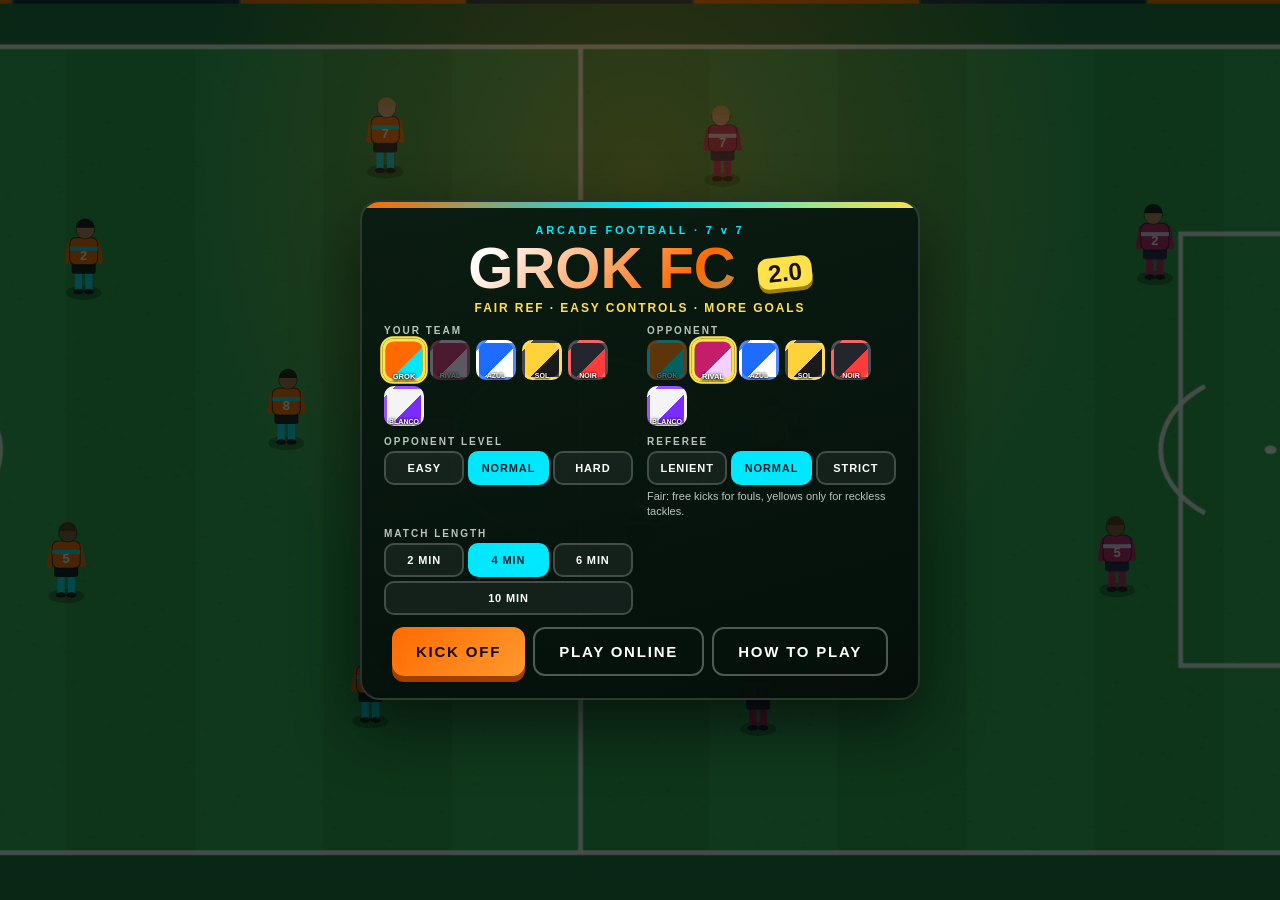
==== commit bfccacf9: "Grok FC online 1v1 + Penalty Kick cabinet" ====
--- a/index.html
+++ b/index.html
@@ -60,6 +60,7 @@
       </div>
       <div class="btn-row">
         <button id="play-btn" type="button" class="btn primary">KICK OFF</button>
+        <button id="online-btn" type="button" class="btn ghost">PLAY ONLINE</button>
         <button id="help-btn" type="button" class="btn ghost">HOW TO PLAY</button>
       </div>
       <p id="title-record" class="note"></p>
@@ -93,6 +94,11 @@
       <p class="tips">⭐ You always control the player with the <b class="yel">yellow arrow</b>. It switches automatically to whoever is closest to the ball.
         Tackle from the front — tackles from behind or after the ball has gone are fouls, and really reckless ones get a card.</p>
       <button id="help-ok" type="button" class="btn primary">GOT IT — LET'S PLAY</button>
+    </div>
+
+    <div class="card hidden" id="online-card">
+      <div class="stripe"></div>
+      <div id="on-body"></div>
     </div>
 
     <div class="card hidden" id="pause-card">
@@ -129,6 +135,8 @@
 
   <div id="countdown"></div>
 
+  <script src="peerjs.min.js"></script>
+  <script src="grok-net.js"></script>
   <script src="game.js"></script>
 </body>
 </html>
--- a/style.css
+++ b/style.css
@@ -220,3 +220,25 @@
   body.touch .help-grid li { margin-bottom: 3px; }
   #help-card h2 { font-size: 24px; margin: 2px 0 6px; }
 }
+
+/* ---------- online (1 v 1 on two phones) ---------- */
+body.online #pause-btn { display: none; }
+#online-card { max-width: 520px; }
+#online-card .on-row { display: flex; align-items: center; gap: 8px; margin: 8px 0; justify-content: center; flex-wrap: wrap; }
+#online-card .on-row label { font-size: 11px; letter-spacing: .14em; font-weight: 800; opacity: .8; min-width: 46px; text-align: right; }
+#online-card input { font: 800 18px inherit; font-family: inherit; padding: 10px 12px; border-radius: 10px; border: 2px solid rgba(255,255,255,.25);
+  background: rgba(0,0,0,.35); color: #fff; width: 170px; text-transform: uppercase; letter-spacing: .1em; }
+#online-card #on-code { width: 120px; letter-spacing: .3em; }
+.on-top { display: flex; align-items: center; gap: 10px; justify-content: center; flex-wrap: wrap; margin: 8px 0; }
+.on-code { border: 2px solid #00e8ff; color: #00e8ff; border-radius: 10px; padding: 4px 12px; font-weight: 900; font-size: 22px; letter-spacing: .25em; }
+.on-chips { display: flex; gap: 6px; flex-wrap: wrap; justify-content: center; }
+.on-chip { border: 2px solid var(--c, #889); border-radius: 999px; padding: 4px 12px; font-weight: 800; font-size: 13px; background: rgba(0,0,0,.3); }
+.on-chip.empty { border-style: dashed; opacity: .6; }
+.on-spin { width: 34px; height: 34px; border: 4px solid rgba(255,255,255,.2); border-top-color: #00e8ff; border-radius: 50%; margin: 10px auto; animation: onspin 1s linear infinite; }
+@keyframes onspin { to { transform: rotate(360deg); } }
+.btn:disabled { opacity: .45; cursor: default; }
+@media (max-height: 500px) {
+  #online-card .on-row { margin: 4px 0; }
+  #online-card input { padding: 7px 10px; font-size: 16px; }
+  .on-code { font-size: 18px; }
+}
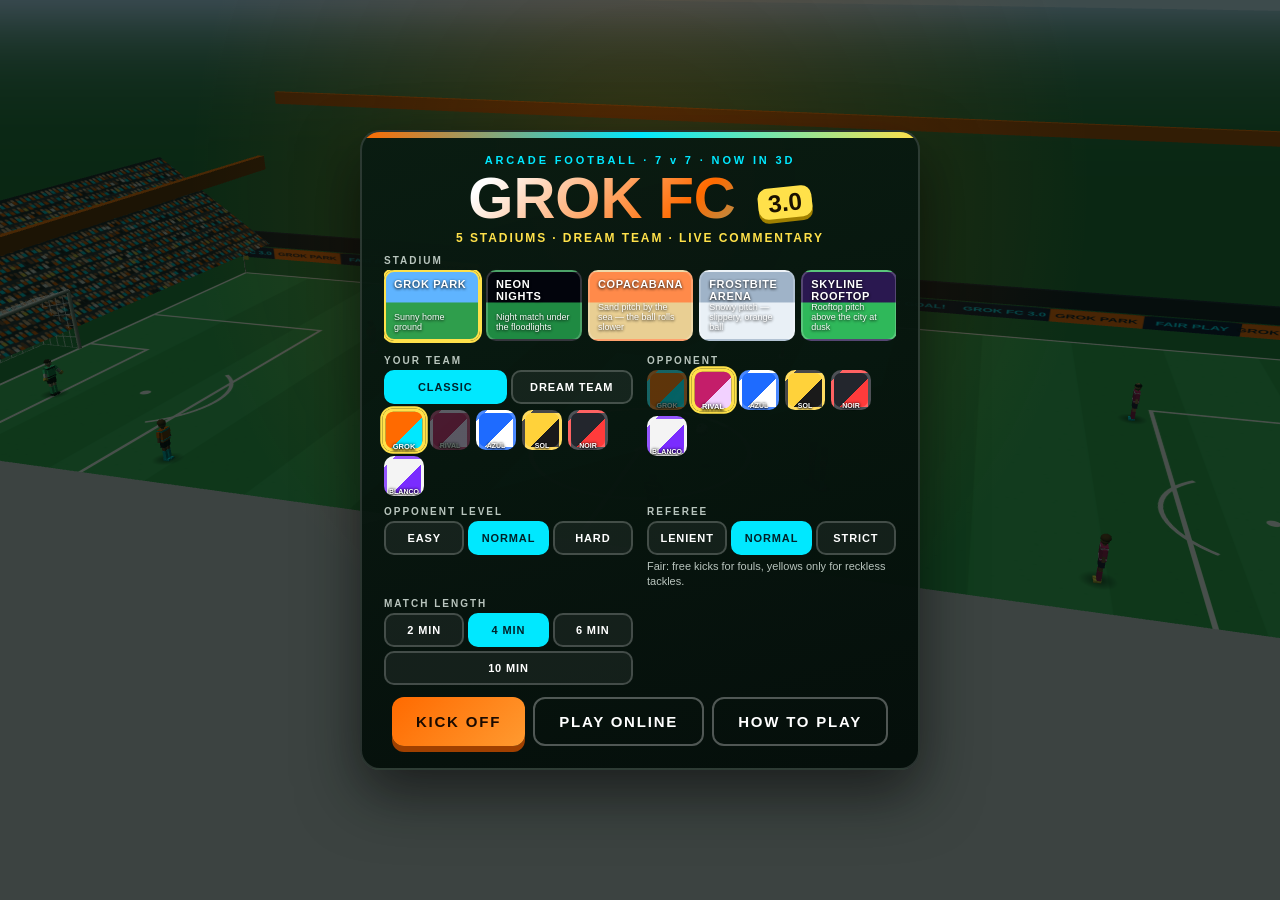
==== commit 2fed4c3f: "Grok FC 3.0: three.js 3D, new touch controls, 5 stadiums, Dream Team, commentary, online co-op" ====
--- a/index.html
+++ b/index.html
@@ -7,12 +7,16 @@
   <meta name="mobile-web-app-capable" content="yes" />
   <meta name="apple-mobile-web-app-status-bar-style" content="black-translucent" />
   <meta name="theme-color" content="#0a1f14" />
-  <title>GROK FC 2.0</title>
+  <title>GROK FC 3.0</title>
   <link rel="stylesheet" href="style.css" />
   <link rel="icon" href="data:image/svg+xml,%3Csvg xmlns='http://www.w3.org/2000/svg' viewBox='0 0 64 64'%3E%3Crect width='64' height='64' rx='12' fill='%230a1f14'/%3E%3Ccircle cx='32' cy='32' r='18' fill='%23ff6a00'/%3E%3Ccircle cx='32' cy='32' r='10' fill='%2300e8ff'/%3E%3Ccircle cx='32' cy='32' r='4' fill='%23fff'/%3E%3C/svg%3E" />
 </head>
 <body>
   <canvas id="game"></canvas>
+  <div id="flash"></div>
+  <div id="goal-text"></div>
+  <div id="name-tag" class="hidden"></div>
+  <div id="power" class="hidden"><div id="power-fill"></div><span>POWER</span></div>
 
   <div id="hud" class="hidden">
     <div id="scoreboard">
@@ -21,6 +25,9 @@
       <div class="team away"><span id="score-away" class="score">0</span><span id="name-away" class="name">RIVAL</span><span class="kit"></span></div>
     </div>
     <button id="pause-btn" type="button" aria-label="Pause">II</button>
+    <button id="mute-btn" type="button" aria-label="Commentary voice on/off">🔊</button>
+    <canvas id="minimap"></canvas>
+    <div id="comm"><i>🎙</i><span></span></div>
     <div id="call-banner"></div>
     <div id="card-toast" class="hidden">
       <div id="toast-pic" class="cardpic yellow"></div>
@@ -35,7 +42,7 @@
   <div id="touch-ui" class="hidden" aria-hidden="true">
     <div id="stick-zone"><div id="stick-base"><div id="stick"></div></div><div id="stick-hint">MOVE</div></div>
     <div id="action-btns">
-      <button type="button" id="btn-tackle"><span id="lbl-tackle" class="lbl">TACKLE</span></button>
+      <button type="button" id="btn-sprint"><span id="lbl-sprint" class="lbl">SPRINT</span><span id="sub-sprint" class="sub"></span></button>
       <button type="button" id="btn-pass"><span id="lbl-pass" class="lbl">PASS</span></button>
       <button type="button" id="btn-shoot"><span id="lbl-shoot" class="lbl">SHOOT</span><span id="sub-shoot" class="sub">hold = power</span></button>
     </div>
@@ -46,13 +53,14 @@
       <div class="stripe"></div>
       <div class="title-row">
         <div>
-          <p class="kicker">ARCADE FOOTBALL · 7 v 7</p>
-          <h1>GROK FC <span class="ver">2.0</span></h1>
-          <p class="tag">FAIR REF · EASY CONTROLS · MORE GOALS</p>
+          <p class="kicker">ARCADE FOOTBALL · 7 v 7 · NOW IN 3D</p>
+          <h1>GROK FC <span class="ver">3.0</span></h1>
+          <p class="tag">5 STADIUMS · DREAM TEAM · LIVE COMMENTARY</p>
         </div>
       </div>
       <div class="settings">
-        <div class="set"><label>YOUR TEAM</label><div id="pick-team" class="swatches"></div></div>
+        <div class="set wide"><label>STADIUM</label><div id="pick-stad" class="stads"></div></div>
+        <div class="set"><label>YOUR TEAM</label><div id="pick-mode" class="segs"></div><div id="pick-team" class="swatches"></div><div id="dream-sum" class="dream-sum hidden"></div></div>
         <div class="set"><label>OPPONENT</label><div id="pick-opp" class="swatches"></div></div>
         <div class="set"><label>OPPONENT LEVEL</label><div id="pick-diff" class="segs"></div></div>
         <div class="set"><label>REFEREE</label><div id="pick-ref" class="segs"></div><p id="ref-note" class="note"></p></div>
@@ -74,27 +82,29 @@
         <div>
           <h3>📱 Phone</h3>
           <ul>
-            <li><b>Left thumb</b> anywhere = joystick</li>
-            <li><b>PASS</b> — passes to the teammate you point at (dashed ring)</li>
-            <li><b>SHOOT</b> — hold for power, let go to shoot. Aims for the open corner.</li>
-            <li><b>SPRINT</b> — hold while you have the ball</li>
-            <li>Defending: <b>TACKLE</b> near the ball, <b>PRESS</b> (hold) to chase, <b>SWITCH</b> to change player</li>
+            <li><b>Left thumb</b> anywhere on the left = joystick. Up on the stick = up the pitch.</li>
+            <li><b>PASS</b> — to the teammate you point at (white ring shows who)</li>
+            <li><b>SHOOT</b> — hold for power, let go. It aims for the open corner for you.</li>
+            <li><b>SPRINT</b> — hold to run faster</li>
+            <li>Defending: big button = <b>TACKLE</b>, <b>SWITCH</b> = change player, hold <b>SPRINT</b> (no stick) to chase the ball</li>
           </ul>
         </div>
         <div class="kb">
           <h3>⌨️ Keyboard</h3>
           <ul>
-            <li><kbd>WASD</kbd>/<kbd>Arrows</kbd> move · <kbd>Shift</kbd> sprint</li>
-            <li><kbd>J</kbd>/<kbd>Z</kbd> pass (switch when defending)</li>
-            <li><kbd>K</kbd>/<kbd>X</kbd> shoot — hold for power (press when defending)</li>
-            <li><kbd>L</kbd>/<kbd>C</kbd>/<kbd>Space</kbd> tackle · <kbd>Q</kbd>/<kbd>Tab</kbd> switch · <kbd>Esc</kbd> pause</li>
+            <li><kbd>WASD</kbd>/<kbd>Arrows</kbd> move · <kbd>Shift</kbd>/<kbd>L</kbd> sprint</li>
+            <li><kbd>J</kbd>/<kbd>Z</kbd> pass (switch player when defending)</li>
+            <li><kbd>K</kbd>/<kbd>X</kbd>/<kbd>Space</kbd> shoot — hold for power (tackle when defending)</li>
+            <li><kbd>Q</kbd>/<kbd>Tab</kbd> switch · <kbd>Esc</kbd> pause</li>
           </ul>
         </div>
       </div>
-      <p class="tips">⭐ You always control the player with the <b class="yel">yellow arrow</b>. It switches automatically to whoever is closest to the ball.
+      <p class="tips">⭐ You always control the player with the <b class="yel">yellow arrow</b>. It switches automatically to whoever is closest to the ball, and the ball sticks to your feet when you dribble.
         Tackle from the front — tackles from behind or after the ball has gone are fouls, and really reckless ones get a card.</p>
       <button id="help-ok" type="button" class="btn primary">GOT IT — LET'S PLAY</button>
     </div>
+
+    <div class="card hidden wide" id="dream-card"></div>
 
     <div class="card hidden" id="online-card">
       <div class="stripe"></div>
@@ -104,7 +114,7 @@
     <div class="card hidden" id="pause-card">
       <p class="kicker">PAUSED</p>
       <h2>TIME OUT</h2>
-      <div id="pause-help" class="hidden note">PASS = pass to the ringed teammate · SHOOT = hold &amp; release · TACKLE near the ball · PRESS (hold) chases · SWITCH changes player</div>
+      <div id="pause-help" class="hidden note">PASS = pass to the ringed teammate · SHOOT = hold &amp; release · SPRINT = hold · Defending: big button tackles, SWITCH changes player, hold SPRINT to chase</div>
       <div class="btn-row">
         <button id="resume-btn" type="button" class="btn primary">RESUME</button>
         <button id="pause-help-btn" type="button" class="btn ghost">CONTROLS</button>
@@ -135,8 +145,12 @@
 
   <div id="countdown"></div>
 
+  <script src="three.min.js"></script>
   <script src="peerjs.min.js"></script>
   <script src="grok-net.js"></script>
+  <script src="dream.js"></script>
+  <script src="commentary.js"></script>
+  <script src="fc3d.js"></script>
   <script src="game.js"></script>
 </body>
 </html>
--- a/style.css
+++ b/style.css
@@ -86,7 +86,7 @@
 
 /* ---------- touch controls ---------- */
 #touch-ui { position: absolute; inset: 0; z-index: 8; pointer-events: none; }
-#stick-zone { position: absolute; left: 0; bottom: 0; width: 46%; height: 72%; pointer-events: auto; }
+#stick-zone { position: absolute; left: 0; bottom: 0; width: 50%; height: 78%; pointer-events: auto; }
 #stick-base {
   position: absolute; left: calc(34px + env(safe-area-inset-left)); top: auto; bottom: 28px; width: 120px; height: 120px;
   border-radius: 50%; background: rgba(0,0,0,.25); border: 3px solid rgba(255,255,255,.28); opacity: .75;
@@ -110,11 +110,10 @@
 #action-btns button.down { transform: scale(.92); filter: brightness(1.2); box-shadow: 0 2px 0 rgba(0,0,0,.35); }
 #action-btns .lbl { font-size: 15px; }
 #action-btns .sub { font-size: 9px; opacity: .85; font-weight: 700; letter-spacing: 0; }
-#btn-shoot { right: 0; bottom: 6px; width: 104px; height: 104px; background: radial-gradient(circle at 35% 30%, #ff9a40, #d04000); }
-#btn-pass { right: 116px; bottom: 0; width: 86px; height: 86px; background: radial-gradient(circle at 35% 30%, #5ad8ff, #0080b0); }
-#btn-tackle { right: 30px; bottom: 120px; width: 76px; height: 76px; background: radial-gradient(circle at 35% 30%, #ffe14a, #b88400); color: #1a1000; text-shadow: none; }
-body:not(.atk) #btn-tackle { width: 86px; height: 86px; background: radial-gradient(circle at 35% 30%, #ff6a7a, #b0102a); color: #fff; }
-body:not(.atk) #btn-shoot { background: radial-gradient(circle at 35% 30%, #c79bff, #6a2cc0); }
+#btn-shoot { right: 0; bottom: 6px; width: 108px; height: 108px; background: radial-gradient(circle at 35% 30%, #ff9a40, #d04000); }
+#btn-pass { right: 120px; bottom: 0; width: 88px; height: 88px; background: radial-gradient(circle at 35% 30%, #5ad8ff, #0080b0); }
+#btn-sprint { right: 26px; bottom: 126px; width: 78px; height: 78px; background: radial-gradient(circle at 35% 30%, #ffe14a, #b88400); color: #1a1000; text-shadow: none; }
+body:not(.atk) #btn-shoot { background: radial-gradient(circle at 35% 30%, #ff6a7a, #b0102a); }
 body:not(.atk) #btn-pass { background: radial-gradient(circle at 35% 30%, #c0c8d0, #56606a); }
 
 body.touch #player-info { top: calc(62px + env(safe-area-inset-top)); }
@@ -242,3 +241,103 @@
   #online-card input { padding: 7px 10px; font-size: 16px; }
   .on-code { font-size: 18px; }
 }
+
+/* ---------- 3.0: 3D overlays, minimap, commentary, stadiums, Dream Team ---------- */
+#flash { position: absolute; inset: 0; background: #fff; opacity: 0; pointer-events: none; z-index: 4; transition: opacity .1s; }
+#goal-text { position: absolute; left: 50%; top: 34%; transform: translate(-50%, -50%) scale(.4); opacity: 0; z-index: 6; pointer-events: none; text-align: center; transition: transform .25s cubic-bezier(.2,1.6,.4,1), opacity .2s; }
+#goal-text.show { opacity: 1; transform: translate(-50%, -50%) scale(1); }
+#goal-text b { display: block; font-size: clamp(56px, 17vmin, 150px); font-weight: 900; color: var(--gold); -webkit-text-stroke: 3px #000; text-shadow: 0 6px 0 #000, 0 0 30px rgba(255,160,0,.6); letter-spacing: .04em; }
+#goal-text span { display: inline-block; margin-top: 4px; font-size: clamp(14px, 4vmin, 26px); font-weight: 900; background: rgba(0,0,0,.6); padding: 4px 12px; border-radius: 10px; }
+#name-tag { position: absolute; left: 0; top: 0; z-index: 5; pointer-events: none; padding: 2px 8px; border-radius: 6px; background: rgba(0,0,0,.65); font-weight: 900; font-size: 12px; white-space: nowrap; }
+#power { position: absolute; left: 0; top: 0; z-index: 5; pointer-events: none; width: 64px; height: 9px; border-radius: 5px; background: rgba(0,0,0,.65); border: 1px solid rgba(255,255,255,.6); }
+#power-fill { height: 100%; width: 0; border-radius: 4px; }
+#power span { position: absolute; top: -14px; left: 0; right: 0; text-align: center; font-size: 9px; font-weight: 900; letter-spacing: .14em; text-shadow: 0 1px 2px #000; }
+#minimap { position: absolute; left: 50%; transform: translateX(-50%); bottom: calc(8px + env(safe-area-inset-bottom)); border-radius: 4px; pointer-events: none; }
+body.touch #minimap { left: auto; right: calc(10px + env(safe-area-inset-right)); transform: none; bottom: auto; top: calc(64px + env(safe-area-inset-top)); }
+#mute-btn { position: absolute; top: calc(10px + env(safe-area-inset-top)); left: calc(60px + env(safe-area-inset-left)); width: 44px; height: 44px; border-radius: 12px;
+  border: 2px solid rgba(255,255,255,.3); background: rgba(0,0,0,.45); color: #fff; font-size: 18px; pointer-events: auto; cursor: pointer; }
+body.online #mute-btn { left: auto; right: calc(10px + env(safe-area-inset-right)); }
+#comm { position: absolute; left: 50%; top: calc(62px + env(safe-area-inset-top)); transform: translate(-50%, -4px); max-width: min(560px, 70vw); opacity: 0; transition: opacity .2s, transform .2s;
+  display: flex; gap: 6px; align-items: center; background: rgba(0,0,0,.62); border-left: 3px solid var(--cyan); border-radius: 8px; padding: 4px 10px; font-size: 13px; font-weight: 700; pointer-events: none; }
+#comm.show { opacity: 1; transform: translate(-50%, 0); }
+#comm i { font-style: normal; }
+#call-banner { top: calc(96px + env(safe-area-inset-top)); }
+#card-toast { top: calc(134px + env(safe-area-inset-top)); }
+body.replaying #hud::before, body.replaying #hud::after { content: ""; position: absolute; left: 0; right: 0; height: 7%; background: rgba(0,0,0,.55); }
+body.replaying #hud::before { top: 0; } body.replaying #hud::after { bottom: 0; }
+.set.wide { grid-column: 1 / -1; }
+.stads { display: flex; gap: 6px; overflow-x: auto; padding-bottom: 4px; }
+.stad { flex: 1 0 96px; min-height: 58px; border-radius: 10px; border: 2px solid rgba(255,255,255,.2); color: #fff; font-family: inherit; text-align: left; padding: 6px 8px; cursor: pointer;
+  background: linear-gradient(180deg, var(--a) 0%, var(--a) 45%, var(--b) 46%); text-shadow: 0 1px 3px #000; display: flex; flex-direction: column; justify-content: space-between; }
+.stad b { font-size: 11px; letter-spacing: .06em; }
+.stad small { font-size: 9px; opacity: .95; line-height: 1.15; }
+.stad.on { border-color: var(--gold); box-shadow: 0 0 0 2px var(--gold); }
+#pick-mode { margin-bottom: 6px; }
+.dream-sum { background: rgba(255,255,255,.06); border-radius: 10px; padding: 6px 8px; font-size: 11px; text-align: left; }
+.ds-top { display: flex; gap: 6px; align-items: center; flex-wrap: wrap; }
+.ds-top .kit { width: 18px; height: 18px; border-radius: 4px; box-shadow: 0 0 0 2px rgba(255,255,255,.3); }
+.ds-top b { font-size: 13px; } .ds-top span { opacity: .8; }
+.ds-top .seg { flex: 0 0 auto; min-width: 0; padding: 5px 10px; margin-left: auto; }
+.ds-names { margin-top: 4px; opacity: .8; line-height: 1.35; }
+#overlay .card.wide { width: min(720px, 98vw); }
+#dream-card { text-align: left; }
+#dream-card h2, #dream-card .kicker { text-align: center; }
+.dt-row { display: flex; gap: 8px; align-items: center; flex-wrap: wrap; margin: 6px 0; }
+.dt-row label { font-size: 10px; letter-spacing: .2em; font-weight: 800; opacity: .75; min-width: 44px; }
+#dt-name { font: 800 16px inherit; font-family: inherit; padding: 8px 10px; border-radius: 10px; border: 2px solid rgba(255,255,255,.25); background: rgba(0,0,0,.35); color: #fff; width: 180px; text-transform: uppercase; }
+.swatches.sm .swatch { width: 28px; height: 28px; border-radius: 8px; }
+.dt-budget { display: flex; gap: 8px; align-items: center; margin: 8px 0; font-size: 11px; font-weight: 800; letter-spacing: .1em; }
+.dt-meter { flex: 1; height: 8px; border-radius: 4px; background: rgba(255,255,255,.12); overflow: hidden; }
+.dt-meter i { display: block; height: 100%; background: linear-gradient(90deg, var(--cyan), var(--gold)); }
+.dt-budget.over .dt-meter i { background: #ff3b3b; } .dt-budget.over b { color: #ff6a6a; }
+.dt-pitch { background: repeating-linear-gradient(90deg, #2f9e4c 0 40px, #38ad57 40px 80px); border: 2px solid rgba(255,255,255,.6); border-radius: 10px; padding: 6px; display: flex; flex-direction: column; gap: 6px; }
+.dt-line { display: flex; gap: 6px; justify-content: center; }
+.dt-slot { flex: 0 1 140px; border-radius: 10px; border: 2px solid rgba(255,255,255,.35); background: rgba(0,0,0,.55); color: #fff; font-family: inherit; padding: 4px 6px; cursor: pointer; display: flex; flex-direction: column; align-items: center; min-width: 0; }
+.dt-slot b { font-size: 11px; white-space: nowrap; overflow: hidden; text-overflow: ellipsis; max-width: 100%; }
+.dt-slot .r { font-size: 9px; letter-spacing: .14em; opacity: .7; } .dt-slot .s { font-size: 10px; color: var(--gold); }
+.dt-slot.on { border-color: var(--gold); box-shadow: 0 0 0 2px var(--gold); }
+.dt-slot.wrong .r { color: #ff6a6a; opacity: 1; }
+#dt-tabs { margin: 6px 0; }
+.dt-list { display: grid; grid-template-columns: 1fr 1fr; gap: 6px; max-height: 38vh; overflow-y: auto; }
+.dt-pl { text-align: left; border-radius: 10px; border: 2px solid rgba(255,255,255,.15); background: rgba(255,255,255,.05); color: #fff; font-family: inherit; padding: 6px 8px; cursor: pointer; display: flex; flex-direction: column; gap: 2px; }
+.dt-pl.cur { border-color: var(--gold); } .dt-pl.taken { opacity: .55; }
+.dt-top { display: flex; justify-content: space-between; gap: 6px; } .dt-top b { font-size: 12px; } .dt-top .st { color: var(--gold); font-size: 11px; white-space: nowrap; }
+.dt-pl .nk { font-size: 9.5px; opacity: .75; line-height: 1.2; }
+.dt-stats { display: grid; grid-template-columns: repeat(4, 1fr); gap: 4px; margin-top: 2px; }
+.dt-stat { font-size: 9px; } .dt-stat i { font-style: normal; opacity: .7; display: block; }
+.dt-stat b { display: block; font-size: 10px; background: linear-gradient(90deg, rgba(0,232,255,.55) var(--v), rgba(255,255,255,.08) var(--v)); border-radius: 3px; padding: 0 3px; }
+.on-opts { display: grid; grid-template-columns: auto 1fr; gap: 6px 10px; align-items: center; text-align: left; margin: 8px 0; }
+.on-opts > label { font-size: 10px; letter-spacing: .16em; font-weight: 800; opacity: .75; }
+.on-opts .dream-sum { grid-column: 1 / -1; }
+.on-opts .seg { font-size: 10px; min-width: 0; }
+@media (max-width: 600px) { .dt-list { grid-template-columns: 1fr; } .dt-slot b { font-size: 10px; } }
+/* phone portrait: smaller action buttons so the stick has room */
+@media (max-width: 500px) {
+  #scoreboard { top: calc(6px + env(safe-area-inset-top)); }
+  #scoreboard .team { min-width: 0; padding: 4px 8px; gap: 6px; }
+  #scoreboard .name { font-size: 10px; letter-spacing: .08em; max-width: 78px; overflow: hidden; text-overflow: ellipsis; white-space: nowrap; }
+  #scoreboard .score { font-size: 24px; }
+  .clock-wrap { min-width: 64px; padding: 4px 8px; }
+  #pause-btn, #mute-btn { top: calc(60px + env(safe-area-inset-top)); width: 38px; height: 38px; }
+  #pause-btn { left: calc(8px + env(safe-area-inset-left)); }
+  #mute-btn { left: calc(52px + env(safe-area-inset-left)); }
+  body.online #mute-btn { left: calc(8px + env(safe-area-inset-left)); right: auto; }
+  #action-btns { width: 210px; height: 180px; }
+  #btn-shoot { width: 96px; height: 96px; }
+  #btn-pass { right: 104px; width: 78px; height: 78px; }
+  #btn-sprint { right: 20px; bottom: 112px; width: 68px; height: 68px; }
+  #action-btns .lbl { font-size: 13px; }
+  #comm { top: calc(60px + env(safe-area-inset-top)); max-width: 54vw; font-size: 11.5px; }
+  body.touch #minimap { top: calc(60px + env(safe-area-inset-top)); }
+  body.touch #player-info { top: calc(104px + env(safe-area-inset-top)); min-width: 96px; }
+  #call-banner { top: calc(130px + env(safe-area-inset-top)); }
+  #card-toast { top: calc(166px + env(safe-area-inset-top)); }
+}
+@media (max-height: 500px) {
+  #comm { top: calc(50px + env(safe-area-inset-top)); font-size: 12px; }
+  #call-banner { top: calc(80px + env(safe-area-inset-top)); }
+  #card-toast { top: calc(112px + env(safe-area-inset-top)); }
+  .stad { min-height: 46px; }
+  .stad small { display: none; }
+  .settings .set.wide { grid-column: 1 / -1; }
+}
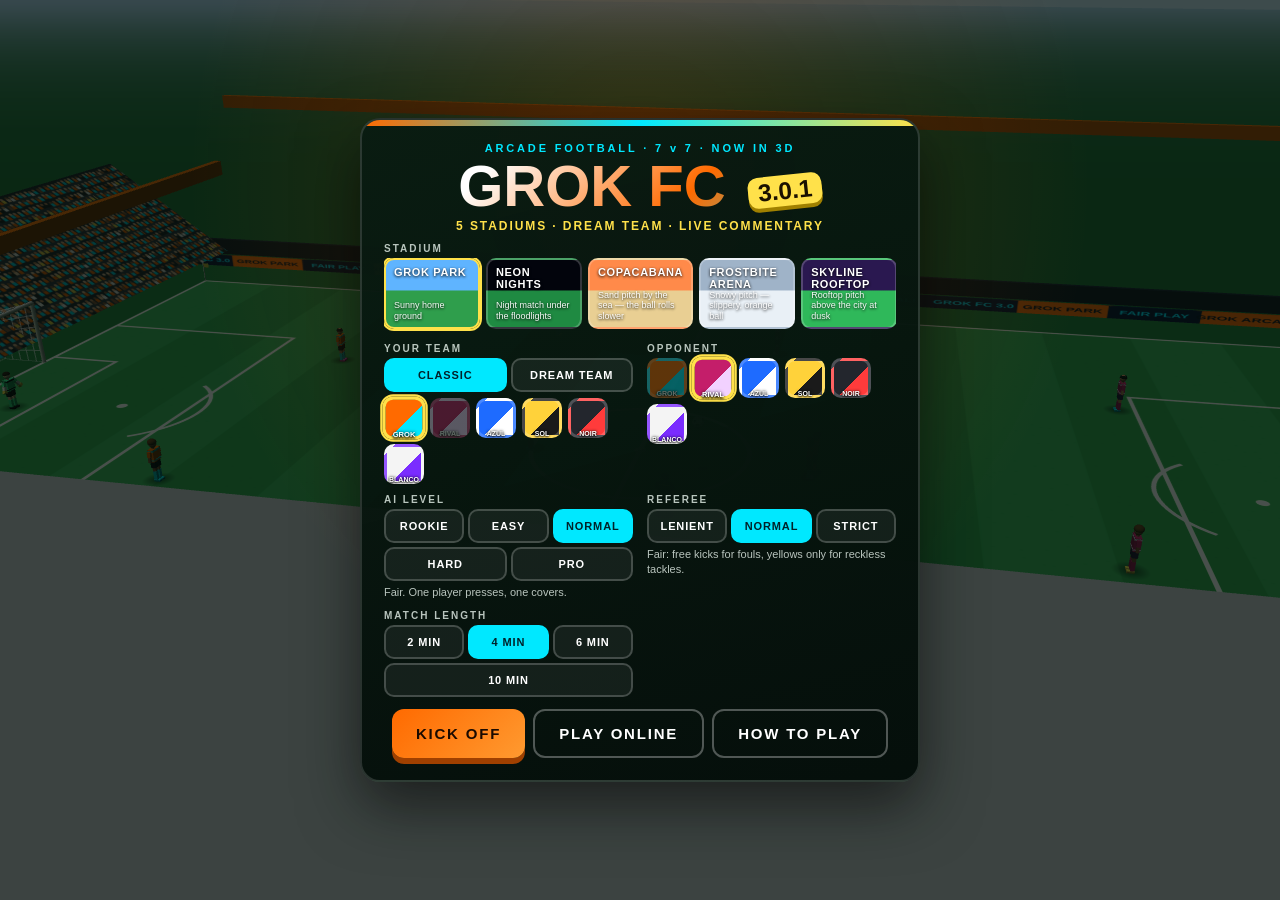
==== commit bccb20e6: "3.0.1: fix pitch z-fighting on iPhone (rooftop deck coplanar with pitch, tighter near/far, ground of" ====
--- a/index.html
+++ b/index.html
@@ -7,7 +7,7 @@
   <meta name="mobile-web-app-capable" content="yes" />
   <meta name="apple-mobile-web-app-status-bar-style" content="black-translucent" />
   <meta name="theme-color" content="#0a1f14" />
-  <title>GROK FC 3.0</title>
+  <title>GROK FC 3.0.1</title>
   <link rel="stylesheet" href="style.css" />
   <link rel="icon" href="data:image/svg+xml,%3Csvg xmlns='http://www.w3.org/2000/svg' viewBox='0 0 64 64'%3E%3Crect width='64' height='64' rx='12' fill='%230a1f14'/%3E%3Ccircle cx='32' cy='32' r='18' fill='%23ff6a00'/%3E%3Ccircle cx='32' cy='32' r='10' fill='%2300e8ff'/%3E%3Ccircle cx='32' cy='32' r='4' fill='%23fff'/%3E%3C/svg%3E" />
 </head>
@@ -54,7 +54,7 @@
       <div class="title-row">
         <div>
           <p class="kicker">ARCADE FOOTBALL · 7 v 7 · NOW IN 3D</p>
-          <h1>GROK FC <span class="ver">3.0</span></h1>
+          <h1>GROK FC <span class="ver">3.0.1</span></h1>
           <p class="tag">5 STADIUMS · DREAM TEAM · LIVE COMMENTARY</p>
         </div>
       </div>
@@ -62,7 +62,7 @@
         <div class="set wide"><label>STADIUM</label><div id="pick-stad" class="stads"></div></div>
         <div class="set"><label>YOUR TEAM</label><div id="pick-mode" class="segs"></div><div id="pick-team" class="swatches"></div><div id="dream-sum" class="dream-sum hidden"></div></div>
         <div class="set"><label>OPPONENT</label><div id="pick-opp" class="swatches"></div></div>
-        <div class="set"><label>OPPONENT LEVEL</label><div id="pick-diff" class="segs"></div></div>
+        <div class="set"><label>AI LEVEL</label><div id="pick-diff" class="segs lv5"></div><p id="diff-note" class="note"></p></div>
         <div class="set"><label>REFEREE</label><div id="pick-ref" class="segs"></div><p id="ref-note" class="note"></p></div>
         <div class="set"><label>MATCH LENGTH</label><div id="pick-len" class="segs"></div></div>
       </div>
@@ -150,7 +150,7 @@
   <script src="grok-net.js"></script>
   <script src="dream.js"></script>
   <script src="commentary.js"></script>
-  <script src="fc3d.js"></script>
-  <script src="game.js"></script>
+  <script src="fc3d.js?v=301"></script>
+  <script src="game.js?v=301"></script>
 </body>
 </html>
